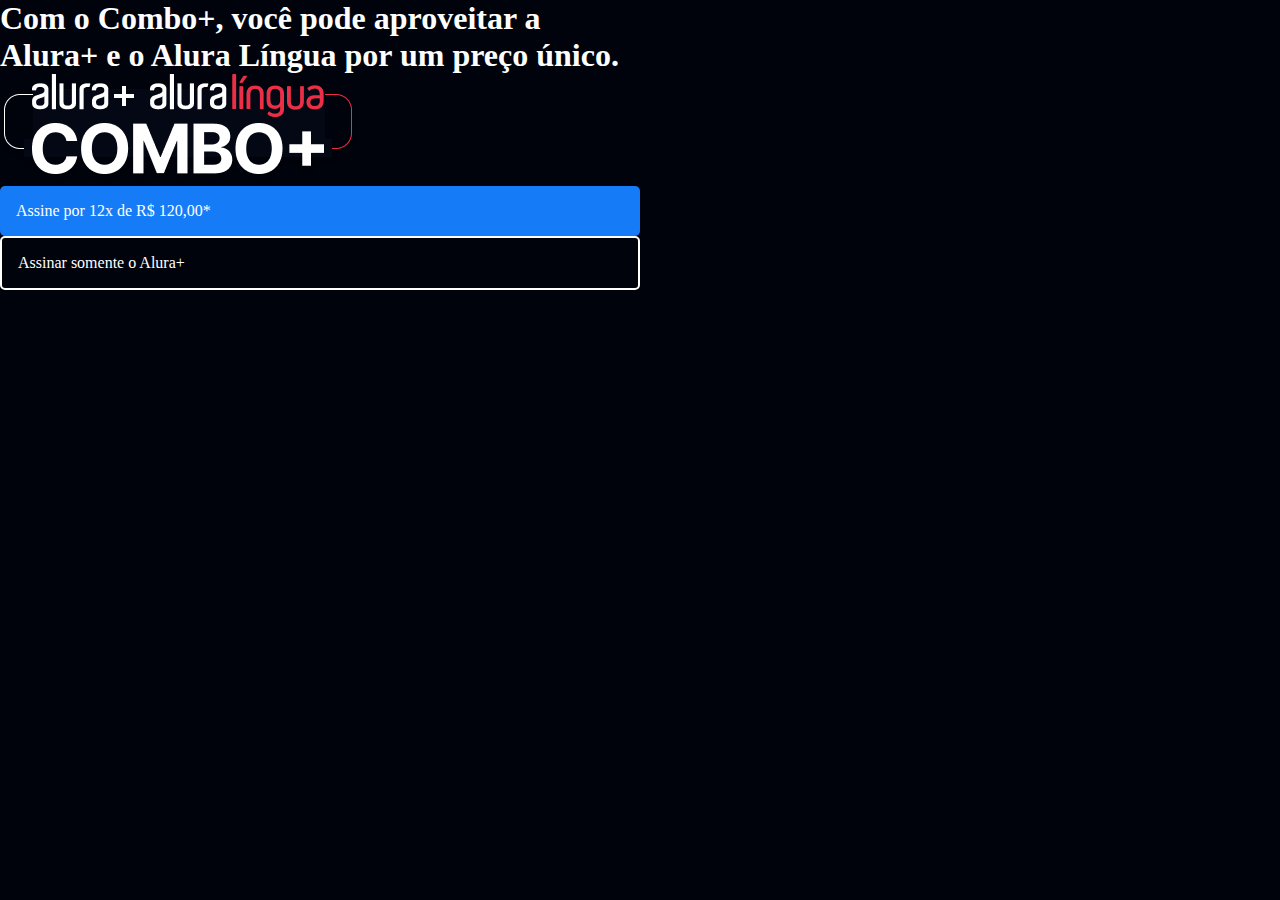
==== AluraPlus/index.html @ 7e0def3c "HTML e CSS" ====
<!DOCTYPE html>
<html>

<head>
    <title>Alura Plus</title>
    <meta charset="UTF-8">
    <meta name="viewport" content="width=device-width, initial-scale=1">
    <link rel="stylesheet" href="styles/style.css">
</head>

<body>
    <section class="principal container">
        <div>
        <h1>Com o Combo+, você pode aproveitar a Alura+ e o Alura Língua por um preço único.</h1>
        <img src="images/Combo.png" alt="O combo+ é a junção do alura+ e o alura língua">     
        <a href="https://www.alura.com.br" class="container__botao">Assine por 12x de R$ 120,00*</a>
    <a href= "https://www.alura.com.br" class="container__botao botao__secundario">Assinar somente o Alura+</a>
    </div>
    </section>
</body>

</html>
---- AluraPlus/styles/style.css ----
:root{
    --cor-primaria: #FFFFFF;
    --cor-secundaria: #C0C0C0 ;
    --cor-background: #00030C;
    --cor-botao: #167BF7 ;
}



body {
    background-color: var(--cor-background);
    color: var(--cor-primaria);
}

* {
    margin: 0;
    padding: 0;
}

.principal {
    background-image: url("img/Background.png");
    background-repeat: no-repeat;
    background-size: contain;
}

.container{

    height: 100vh;
    display: grid;
    grid-template-columns: 50% 50%;

}

.container__botao{
    background-color: var(--cor-botao);
    border-radius: 5px;
    padding: 1em;
    color: var(--cor-primaria);
    text-decoration: none;
    display: block;
}

.botao__secundario {
    background-color: var(--cor-background);
    border: 2px solid var(--cor-primaria);
}
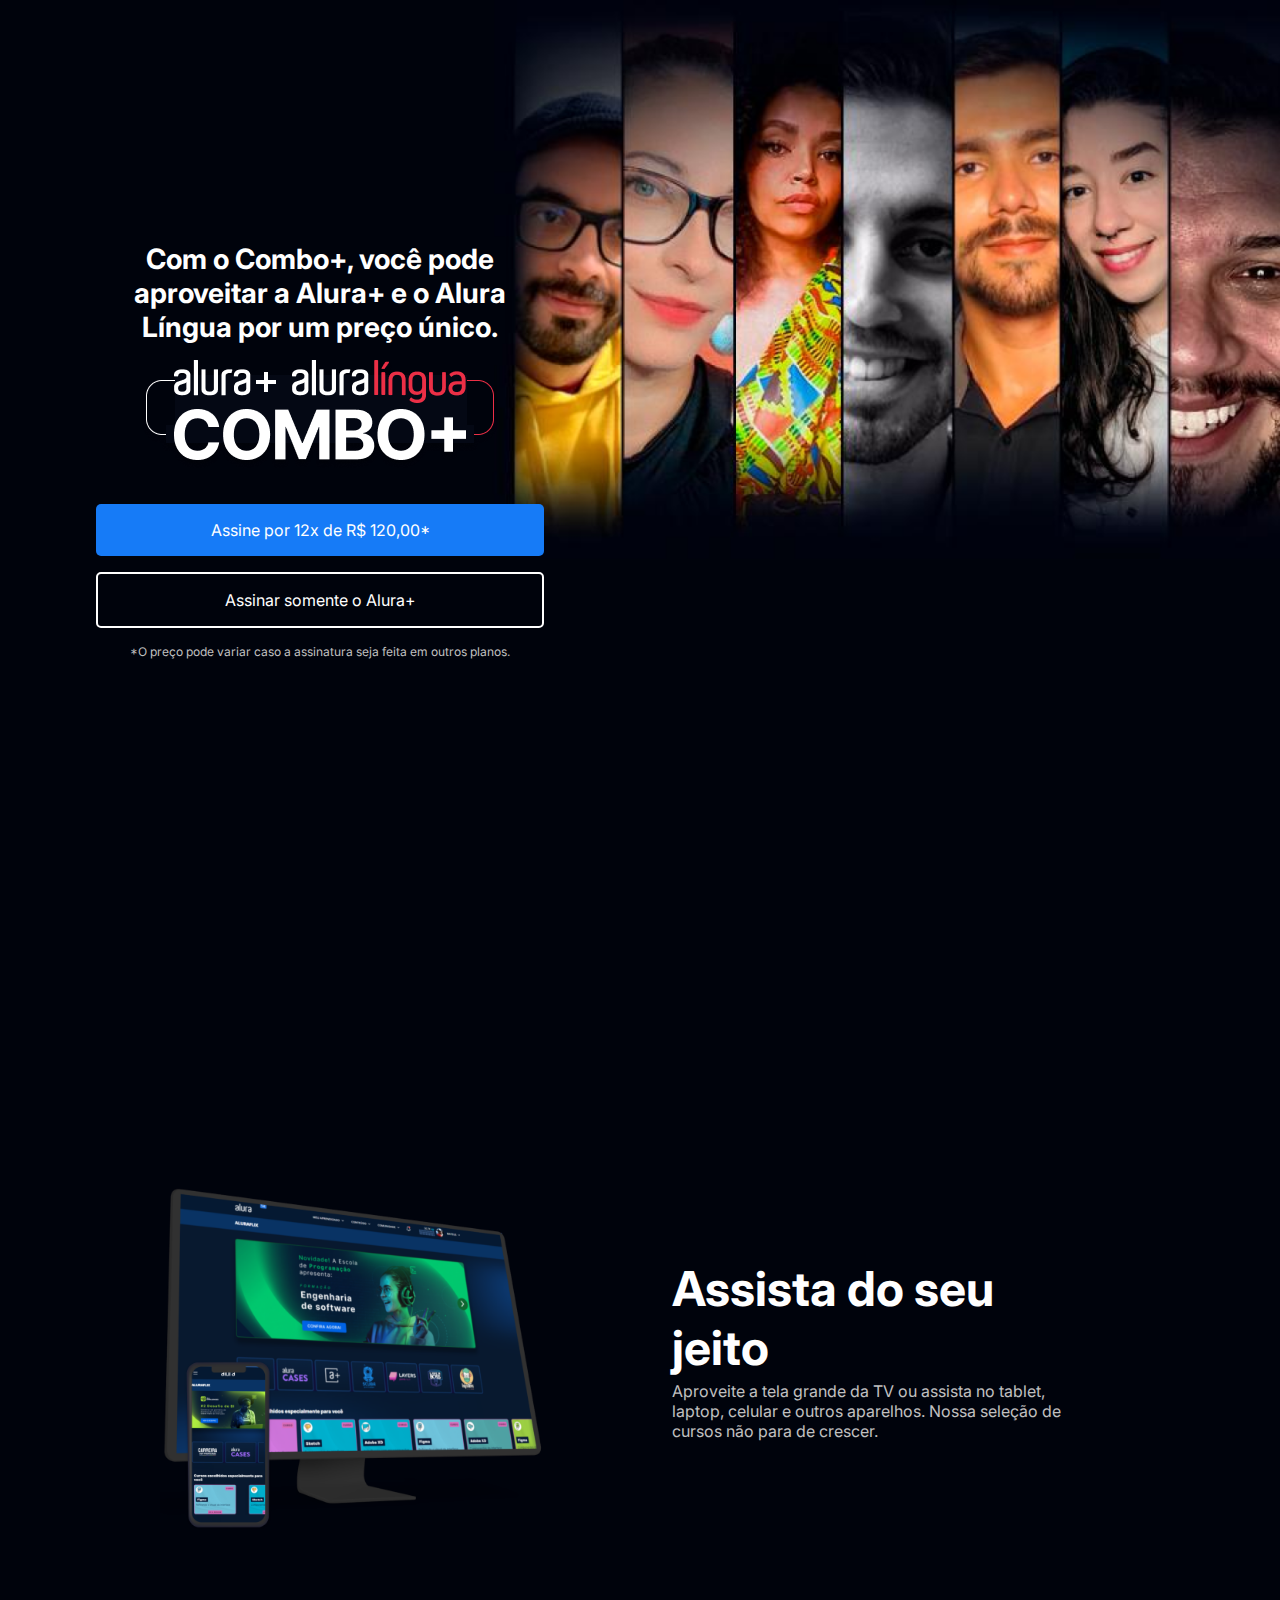
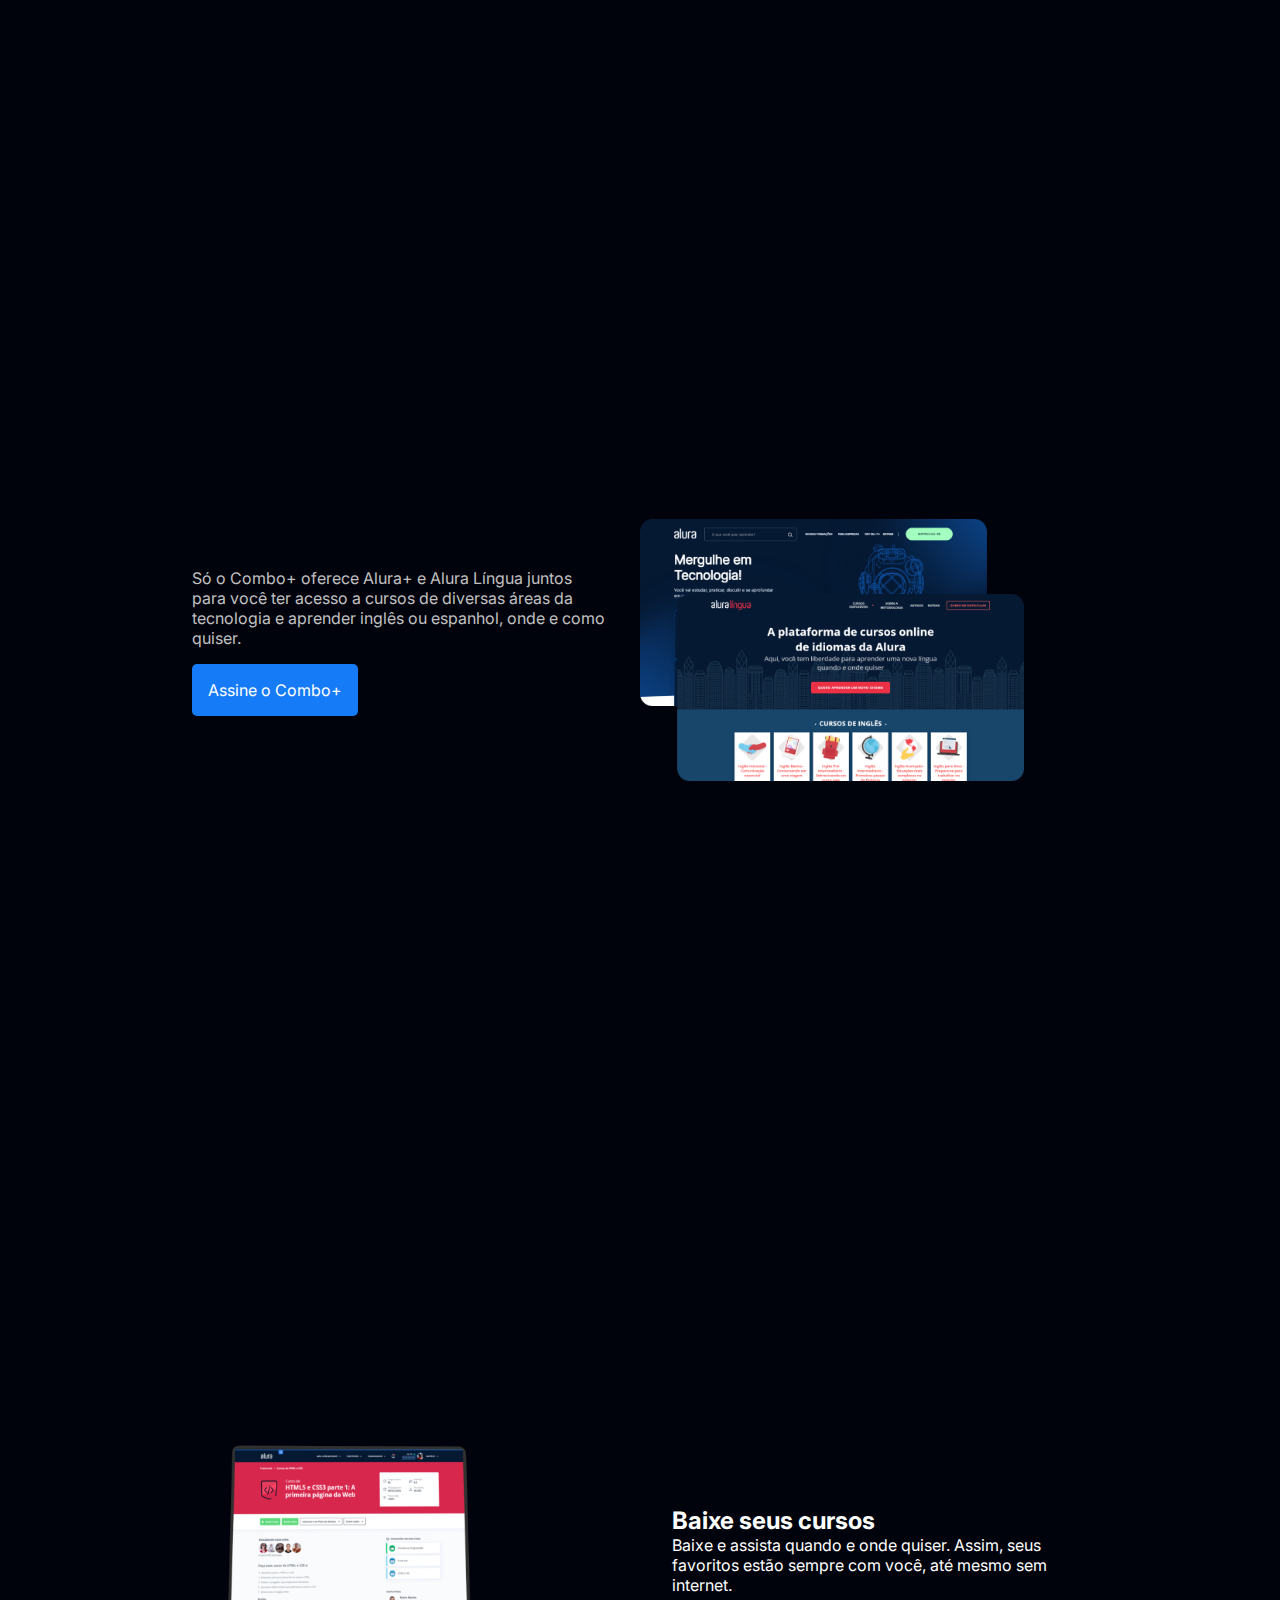
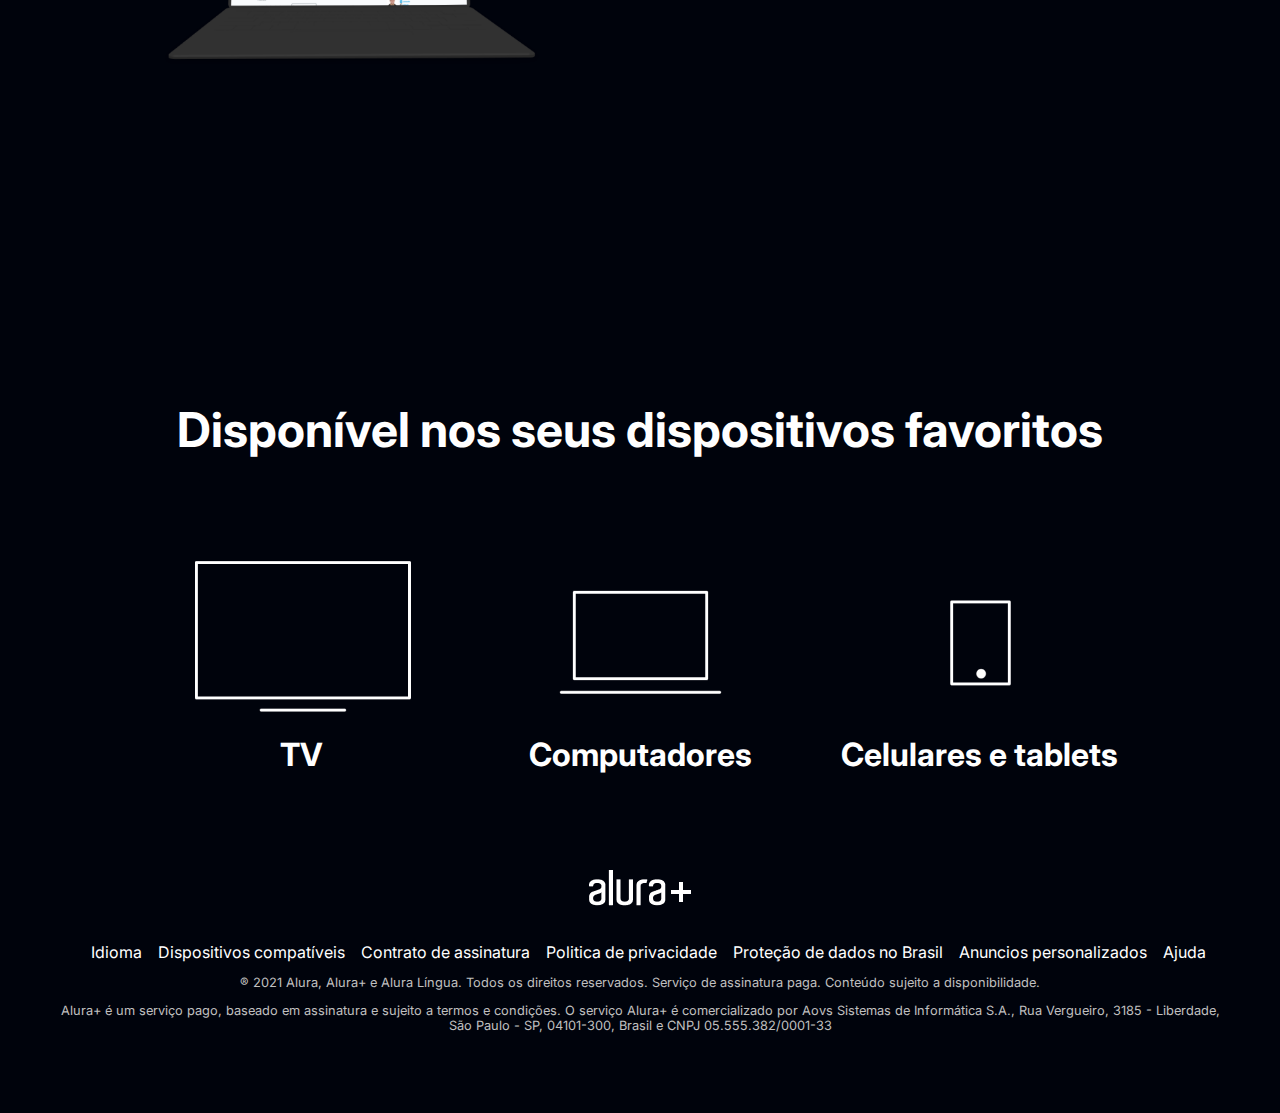
==== commit 5969001a: "html e css" ====
--- a/AluraPlus/index.html
+++ b/AluraPlus/index.html
@@ -1,22 +1,127 @@
 <!DOCTYPE html>
-<html>
+<html lang="pt-br">
 
 <head>
-    <title>Alura Plus</title>
     <meta charset="UTF-8">
-    <meta name="viewport" content="width=device-width, initial-scale=1">
-    <link rel="stylesheet" href="styles/style.css">
+    <meta http-equiv="X-UA-Compatible" content="IE=edge">
+    <meta name="viewport" content="width=device-width, initial-scale=1.0">
+    <title>Document</title>
+    <link rel="stylesheet" href="style.css">
+    <link rel="preconnect" href="https://fonts.googleapis.com">
+    <link rel="preconnect" href="https://fonts.gstatic.com" crossorigin>
+    <link
+        href="https://fonts.googleapis.com/css2?family=Inter:wght@400;700&family=Krona+One&family=Montserrat:wght@400;600&display=swap"
+        rel="stylesheet">
 </head>
 
 <body>
-    <section class="principal container">
-        <div>
-        <h1>Com o Combo+, você pode aproveitar a Alura+ e o Alura Língua por um preço único.</h1>
-        <img src="images/Combo.png" alt="O combo+ é a junção do alura+ e o alura língua">     
-        <a href="https://www.alura.com.br" class="container__botao">Assine por 12x de R$ 120,00*</a>
-    <a href= "https://www.alura.com.br" class="container__botao botao__secundario">Assinar somente o Alura+</a>
-    </div>
+
+    <section class="container principal">
+        <div class="container__caixa">
+            <h1 class="container__titulo">Com o Combo+, você pode aproveitar a Alura+ e o Alura Língua por um preço
+                único.</h1>
+            <img class="container__image" src="images/Combo.png" alt="O combo+ é a junção do alura+ e o alura língua">
+            <a href="https://www.alura.com.br" class="container__botao">Assine por 12x de R$ 120,00*</a>
+            <a href="https://www.alura.com.br" class="container__botao botao__secundario">Assinar somente o Alura+</a>
+            <p class="container__aviso">*O preço pode variar caso a assinatura seja feita em outros planos.</p>
+        </div>
     </section>
+
+    <section class="container secundario">
+
+        <img class="secundario__image" src="images/Plataformas.png" alt="Um monitor e um celular com alura plus aberto">
+
+        <div class="container__descricao">
+            <h2 class="descricao__titulo">Assista do seu jeito</h2>
+            <p class="descricao__texto">Aproveite a tela grande da TV ou assista no tablet, laptop, celular e outros
+                aparelhos. Nossa seleção de cursos não para de crescer.</p>
+        </div>
+
+    </section>
+
+    <section class="container secundario">
+
+        <div class="container__descricao">
+            <p class="descricao__texto">
+                Só o Combo+ oferece Alura+ e Alura Língua juntos para você ter acesso a cursos de diversas áreas da
+                tecnologia e aprender inglês ou espanhol, onde e como quiser.
+            </p>
+            <a href="https://www.alura.com.br" class="container__botao secundario__botao">Assine o Combo+</a>
+        </div>
+
+        <img class="secundario__image" src="images/Telas.png" alt="Tela com alura+ e alura linguas aberto">
+    </section>
+
+    <section class="container secundario">
+
+        <img class="secundario__image" src="images/Notebook.png" alt="Notebook com tela de curso">
+        <div class="container__descricao">
+            <h2>Baixe seus cursos</h2>
+            <p>Baixe e assista quando e onde quiser. Assim, seus favoritos estão sempre com você, até mesmo sem
+                internet.</p>
+        </div>
+    </section>
+
+    <section class="dispositivos">
+        <h2 class="dispositivos__titulo">Disponível nos seus dispositivos favoritos</h2>
+        <ul class="dispositivos__lista">
+            <li>
+                <img src="images/tv.png" alt="icone de televisão">
+                <h3 class="lista__itens">TV</h3>
+            </li>
+            <li>
+                <img src="images/computador.png" alt="icone computador">
+                <h3 class="lista__itens">Computadores</h3>
+            </li>
+            <li>
+                <img src="images/celular.png" alt="Icone de celular">
+                <h3 class="lista__itens">Celulares e tablets</h3>
+            </li>
+        </ul>
+
+    </section>
+
+
+
+    <footer class="rodape">
+        <img class="rodape__logo" src="images/Logo.png" alt="Logo alura+">
+        <ul class="rodape__lista">
+
+            <li class="lista__link">
+                <a href="#">Idioma</a>
+            </li>
+
+            <li class="lista__link">
+                <a href="#">Dispositivos compatíveis</a>
+            </li>
+
+            <li class="lista__link">
+                <a href="#">Contrato de assinatura</a>
+            </li>
+
+            <li class="lista__link">
+                <a href="#">Politica de privacidade</a>
+            </li>
+
+            <li class="lista__link">
+                <a href="#">Proteção de dados no Brasil</a>
+            </li>
+
+            <li class="lista__link">
+                <a href="#">Anuncios personalizados</a>
+            </li>
+
+            <li class="lista__link">
+                <a href="#">Ajuda</a>
+            </li>
+        </ul>
+
+        <p class="rodape__texto">® 2021 Alura, Alura+ e Alura Língua. Todos os direitos reservados. Serviço de
+            assinatura paga. Conteúdo sujeito a disponibilidade.</p>
+        <p class="rodape__texto">Alura+ é um serviço pago, baseado em assinatura e sujeito a termos e condições. O
+            serviço Alura+ é comercializado por Aovs Sistemas de Informática S.A., Rua Vergueiro, 3185 - Liberdade, São
+            Paulo - SP, 04101-300, Brasil e CNPJ 05.555.382/0001-33</p>
+    </footer>
 </body>
 
 </html>--- a/AluraPlus/style.css
+++ b/AluraPlus/style.css
@@ -0,0 +1,170 @@
+:root{
+    --cor-primaria: #FFFFFF;
+    --cor-secundaria: #C0C0C0 ;
+    --cor-background: #00030C;
+    --cor-botao: #167BF7 ;
+    --cor-botao-hover: #3c92fa;
+
+    --fonte-principal: 'inter';
+}
+
+
+
+body {
+    background-color: var(--cor-background);
+    color: var(--cor-primaria);
+    font-family: var(--fonte-principal);
+    font-size: 1rem;
+    font-weight: 400;
+}
+
+* {
+    margin: 0;
+    padding: 0;
+}
+
+.principal {
+    background-image: url("images/Background.png");
+    background-repeat: no-repeat;
+    background-size: contain;
+    align-items: center;
+    text-align: center;
+    
+
+}
+
+.container{
+
+    height: 100vh;
+    display: grid;
+    grid-template-columns: 50% 50%;
+
+}
+
+.container__caixa{
+
+    margin: 0 6em;
+
+}
+
+.container__titulo {
+    font-size: 1.75rem;
+    font-weight: 700;
+}
+
+.container__image{
+    margin: 1em 0 2em 0;
+}
+
+.container__botao{
+    background-color: var(--cor-botao);
+    border-radius: 5px;
+    padding: 1em;
+    color: var(--cor-primaria);
+    text-decoration: none;
+    margin-bottom: 1em;
+    display: block;
+}
+
+.botao__secundario {
+    background-color: var(--cor-background);
+    border: 2px solid var(--cor-primaria);
+}
+
+.container__aviso{
+    font-size: 0.75rem;
+    color: var(--cor-secundaria);
+}
+
+.secundario{
+    align-items: center;
+    margin: 0 10em;
+}
+
+.secundario__image{
+    width: 80%;
+}
+
+.descricao__titulo{
+    font-weight: 700;
+    font-size: 3rem;
+    margin-bottom: 0.1em;
+}
+
+.descricao__texto{
+color: var(--cor-secundaria);
+}
+
+.secundario__botao{
+    display: inline-block;
+    margin-top: 1em;
+}
+
+.container__descricao{
+    padding: 2em;
+}
+
+.dispositivos__lista{
+    display: flex;
+    justify-content: center;
+    list-style-type: none;
+    margin: 5em 0;
+}
+
+.dispositivos{
+    text-align: center;
+}
+
+.dispositivos__titulo{
+    font-size: 3rem;
+}
+
+.lista__itens{
+
+    font-size: 2rem;
+    color: var(--cor-primaria);
+
+}
+
+
+.rodape{
+    text-align: center;
+    margin: 5em 3em;    
+}
+
+.rodape__lista{
+    display: flex;
+    list-style-type: none; 
+    justify-content: center;
+    margin-top: 1rem;
+}
+
+.lista__link a{
+    font-size: 1rem;
+    color: var(--cor-primaria);
+    text-decoration: none;
+    margin-left: 1em;
+}
+
+.rodape__texto{
+    color: var(--cor-secundaria);
+    font-size: 0.8rem;
+    margin: 1em 0;
+}
+
+.rodape__logo{
+    margin: 1em;
+}
+
+.lista__link a:hover {
+    color: var(--cor-botao);    
+}
+
+.lista__link a:active{
+    color: red;
+}
+
+.container__botao:hover{
+    background-color: var(--cor-botao-hover);
+    color: var(--cor-background);
+}
